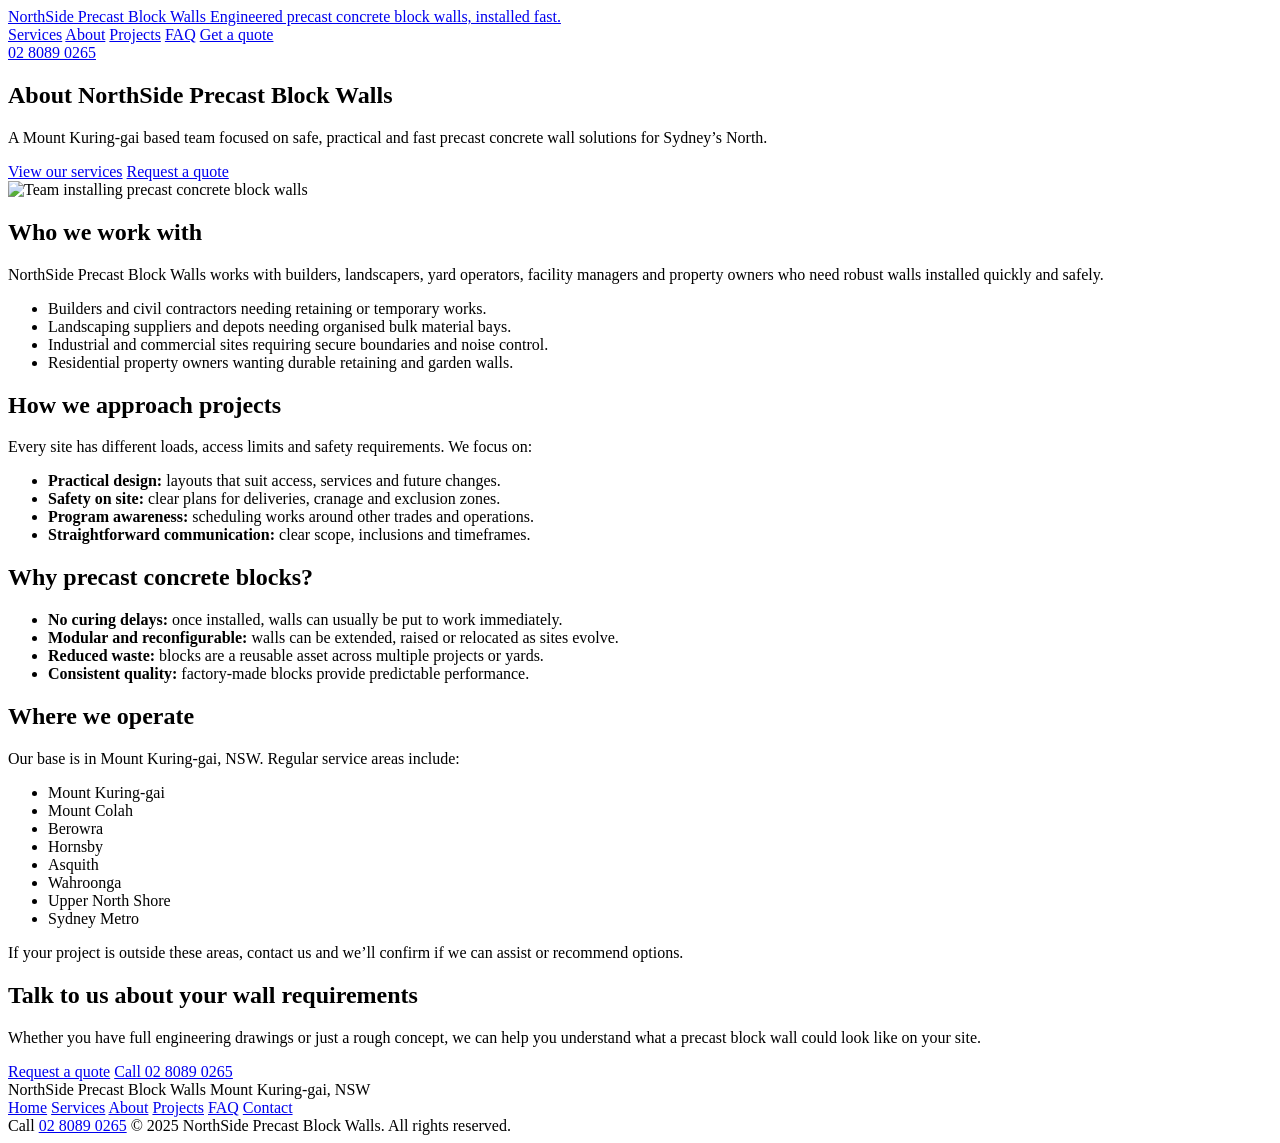
==== about.html @ 53623185 "Create about.html Add about page" ====
<!DOCTYPE html>
<html lang="en-AU">
<head>
  <meta charset="UTF-8">
  <meta name="viewport" content="width=device-width, initial-scale=1">
  <title>About | NorthSide Precast Block Walls</title>
  <meta name="description" content="Mount Kuring-gai based team specialising in engineered precast concrete block walls with fast installation and minimal site disruption.">
  <link rel="stylesheet" href="/tokens/tokens-base.css">
  <link rel="stylesheet" href="/tokens/tokens-theme.css">
  <link rel="stylesheet" href="/public/site.css">
  <script type="application/ld+json">
{
  "@context": "https://schema.org",
  "@type": "WebPage",
  "name": "About NorthSide Precast Block Walls",
  "description": "Information about NorthSide Precast Block Walls, a Mount Kuring-gai based team specialising in engineered precast concrete block walls with fast installation and minimal site disruption.",
  "about": {
    "@type": "LocalBusiness",
    "name": "NorthSide Precast Block Walls",
    "telephone": "+61280890265",
    "address": {
      "@type": "PostalAddress",
      "addressLocality": "Mount Kuring-gai",
      "addressRegion": "NSW",
      "addressCountry": "AU"
    },
    "areaServed": [
      "Mount Kuring-gai",
      "Mount Colah",
      "Berowra",
      "Hornsby",
      "Asquith",
      "Wahroonga",
      "Upper North Shore",
      "Sydney Metro"
    ]
  }
}
  </script>
</head>
<body class="site">
  <header class="site-header">
    <div class="site-header__inner container">
      <a href="/" class="site-header__brand">
        <span class="site-header__title">NorthSide Precast Block Walls</span>
        <span class="site-header__tagline">Engineered precast concrete block walls, installed fast.</span>
      </a>
      <nav class="site-header__nav" aria-label="Main navigation">
        <a href="/services.html" class="site-header__link">Services</a>
        <a href="/about.html" class="site-header__link site-header__link--active">About</a>
        <a href="/projects.html" class="site-header__link">Projects</a>
        <a href="/faq.html" class="site-header__link">FAQ</a>
        <a href="/contact.html" class="site-header__link site-header__link--accent">Get a quote</a>
      </nav>
      <div class="site-header__contact">
        <a href="tel:+61280890265" class="site-header__phone">02 8089 0265</a>
      </div>
    </div>
  </header>

  <main>
    <section class="hero hero--page">
      <div class="hero__inner container">
        <div class="hero__content">
          <h1 class="hero__title">About NorthSide Precast Block Walls</h1>
          <p class="hero__subtitle">A Mount Kuring-gai based team focused on safe, practical and fast precast concrete wall solutions for Sydney’s North.</p>
          <div class="hero__cta-group">
            <a href="/services.html" class="button button--primary">View our services</a>
            <a href="/contact.html" class="button button--ghost">Request a quote</a>
          </div>
        </div>
        <div class="hero__media">
          <img src="/public/img/TODO-hero-about-blocks.jpg" alt="Team installing precast concrete block walls" class="hero__image">
        </div>
      </div>
    </section>

    <section class="section section--light">
      <div class="container grid grid--2">
        <div>
          <h2>Who we work with</h2>
          <p>NorthSide Precast Block Walls works with builders, landscapers, yard operators, facility managers and property owners who need robust walls installed quickly and safely.</p>
          <ul class="list list--check">
            <li>Builders and civil contractors needing retaining or temporary works.</li>
            <li>Landscaping suppliers and depots needing organised bulk material bays.</li>
            <li>Industrial and commercial sites requiring secure boundaries and noise control.</li>
            <li>Residential property owners wanting durable retaining and garden walls.</li>
          </ul>
        </div>
        <div>
          <h2>How we approach projects</h2>
          <p>Every site has different loads, access limits and safety requirements. We focus on:</p>
          <ul class="list list--check">
            <li><strong>Practical design:</strong> layouts that suit access, services and future changes.</li>
            <li><strong>Safety on site:</strong> clear plans for deliveries, cranage and exclusion zones.</li>
            <li><strong>Program awareness:</strong> scheduling works around other trades and operations.</li>
            <li><strong>Straightforward communication:</strong> clear scope, inclusions and timeframes.</li>
          </ul>
        </div>
      </div>
    </section>

    <section class="section">
      <div class="container grid grid--2">
        <div>
          <h2>Why precast concrete blocks?</h2>
          <ul class="list">
            <li><strong>No curing delays:</strong> once installed, walls can usually be put to work immediately.</li>
            <li><strong>Modular and reconfigurable:</strong> walls can be extended, raised or relocated as sites evolve.</li>
            <li><strong>Reduced waste:</strong> blocks are a reusable asset across multiple projects or yards.</li>
            <li><strong>Consistent quality:</strong> factory-made blocks provide predictable performance.</li>
          </ul>
        </div>
        <div>
          <h2>Where we operate</h2>
          <p>Our base is in Mount Kuring-gai, NSW. Regular service areas include:</p>
          <ul class="list list--pill">
            <li class="list__pill">Mount Kuring-gai</li>
            <li class="list__pill">Mount Colah</li>
            <li class="list__pill">Berowra</li>
            <li class="list__pill">Hornsby</li>
            <li class="list__pill">Asquith</li>
            <li class="list__pill">Wahroonga</li>
            <li class="list__pill">Upper North Shore</li>
            <li class="list__pill">Sydney Metro</li>
          </ul>
          <p>If your project is outside these areas, contact us and we’ll confirm if we can assist or recommend options.</p>
        </div>
      </div>
    </section>

    <section class="section section--muted">
      <div class="container section__cta">
        <div>
          <h2>Talk to us about your wall requirements</h2>
          <p>Whether you have full engineering drawings or just a rough concept, we can help you understand what a precast block wall could look like on your site.</p>
        </div>
        <div class="section__cta-actions">
          <a href="/contact.html" class="button button--light">Request a quote</a>
          <a href="tel:+61280890265" class="button button--outline">Call 02 8089 0265</a>
        </div>
      </div>
    </section>
  </main>

  <footer class="site-footer">
    <div class="container site-footer__inner">
      <div class="site-footer__brand">
        <span class="site-footer__title">NorthSide Precast Block Walls</span>
        <span class="site-footer__meta">Mount Kuring-gai, NSW</span>
      </div>
      <div class="site-footer__links">
        <a href="/index.html">Home</a>
        <a href="/services.html">Services</a>
        <a href="/about.html">About</a>
        <a href="/projects.html">Projects</a>
        <a href="/faq.html">FAQ</a>
        <a href="/contact.html">Contact</a>
      </div>
      <div class="site-footer__meta">
        <span>Call <a href="tel:+61280890265">02 8089 0265</a></span>
        <span>© 2025 NorthSide Precast Block Walls. All rights reserved.</span>
      </div>
    </div>
  </footer>
  <script src="/public/site.js" defer></script>
</body>
</html>
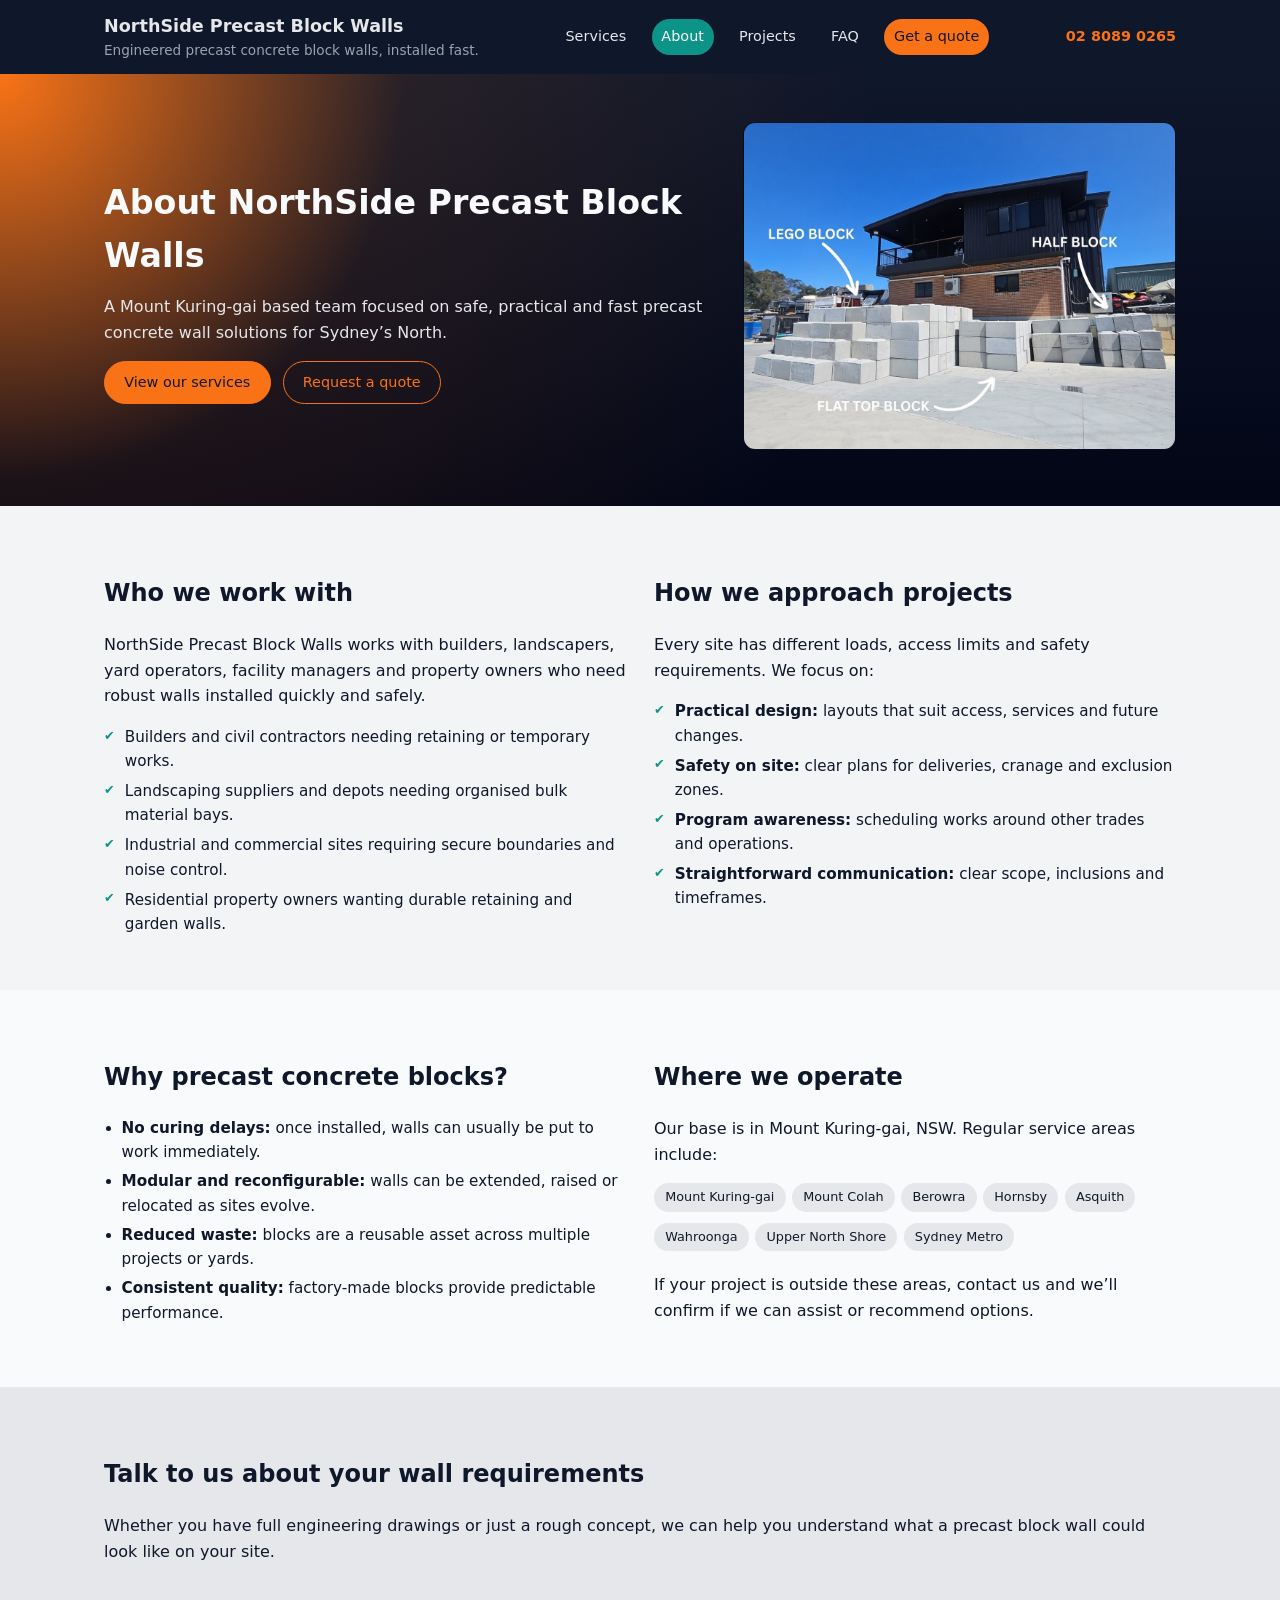
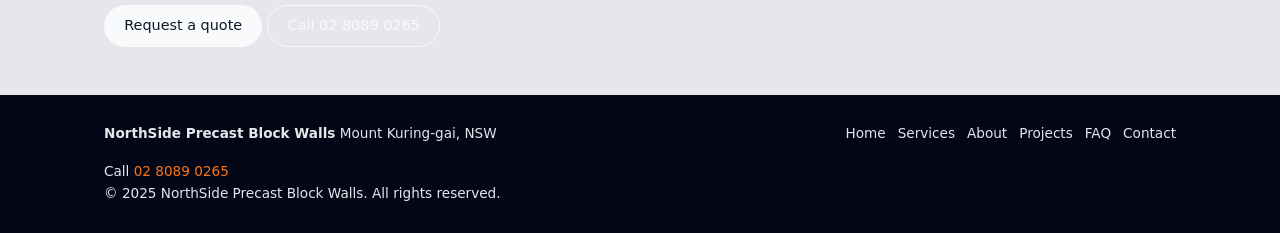
==== commit 85f884b6: "Update about.html update hero pic" ====
--- a/about.html
+++ b/about.html
@@ -70,7 +70,7 @@
           </div>
         </div>
         <div class="hero__media">
-          <img src="/public/img/TODO-hero-about-blocks.jpg" alt="Team installing precast concrete block walls" class="hero__image">
+          <img src="/public/img/TODO-hero-precast-blocks.jpg" alt="Team installing precast concrete block walls" class="hero__image">
         </div>
       </div>
     </section>
--- a/tokens/tokens-base.css
+++ b/tokens/tokens-base.css
@@ -0,0 +1,32 @@
+:root {
+  /* Colour tokens */
+  --colour-primary: #0f172a;
+  --colour-primary-soft: #1f2933;
+  --colour-accent: #f97316;
+  --colour-accent-soft: #fb923c;
+  --colour-secondary: #0d9488;
+  --colour-neutral: #e5e7eb;
+  --colour-bg: #f9fafb;
+  --colour-text: #0f172a;
+
+  /* Typography */
+  --font-family-base: system-ui, -apple-system, BlinkMacSystemFont, "Segoe UI", sans-serif;
+  --font-size-base: 16px;
+  --line-height-base: 1.6;
+
+  /* Radius */
+  --radius-sm: 0.4rem;
+  --radius-md: 0.75rem;
+  --radius-pill: 999px;
+
+  /* Shadows */
+  --shadow-soft: 0 8px 18px rgba(15, 23, 42, 0.06);
+
+  /* Spacing scale */
+  --space-1: 0.25rem;
+  --space-2: 0.5rem;
+  --space-3: 0.75rem;
+  --space-4: 1rem;
+  --space-5: 1.5rem;
+  --space-6: 2rem;
+}
--- a/tokens/tokens-theme.css
+++ b/tokens/tokens-theme.css
@@ -0,0 +1,27 @@
+:root {
+  /* Theme aliases pointing to base tokens */
+  --site-bg: var(--colour-bg);
+  --site-text: var(--colour-text);
+
+  --site-header-bg: var(--colour-primary);
+  --site-header-text: #e5e7eb;
+  --site-header-accent: var(--colour-accent);
+
+  --site-hero-bg-start: var(--colour-primary);
+  --site-hero-bg-end: #020617;
+  --site-hero-accent: var(--colour-accent);
+
+  --site-button-primary-bg: var(--colour-accent);
+  --site-button-primary-text: #111827;
+
+  --site-button-ghost-border: var(--colour-accent);
+  --site-button-ghost-text: var(--colour-accent);
+
+  --site-section-light-bg: #f3f4f6;
+  --site-section-muted-bg: #e5e7eb;
+  --site-section-accent-bg: var(--colour-primary);
+
+  --site-card-bg: #ffffff;
+  --site-card-border: var(--colour-neutral);
+  --site-card-shadow: var(--shadow-soft);
+}
--- a/public/site.css
+++ b/public/site.css
@@ -0,0 +1,543 @@
+/* Base layout */
+*,
+*::before,
+*::after {
+  box-sizing: border-box;
+}
+
+html {
+  scroll-behavior: smooth;
+}
+
+body.site {
+  margin: 0;
+  font-family: system-ui, -apple-system, BlinkMacSystemFont, "Segoe UI", sans-serif;
+  line-height: 1.6;
+  color: #0f172a;
+  background-color: #f9fafb;
+}
+
+/* Container */
+.container {
+  width: 100%;
+  max-width: 1120px;
+  margin: 0 auto;
+  padding: 0 1.5rem;
+}
+
+/* Header */
+.site-header {
+  background-color: #0f172a;
+  color: #e5e7eb;
+  position: sticky;
+  top: 0;
+  z-index: 20;
+}
+
+.site-header__inner {
+  display: flex;
+  align-items: center;
+  justify-content: space-between;
+  gap: 1.5rem;
+  padding: 0.75rem 1.5rem;
+}
+
+.site-header__brand {
+  text-decoration: none;
+  color: inherit;
+  display: flex;
+  flex-direction: column;
+}
+
+.site-header__title {
+  font-weight: 700;
+  font-size: 1.1rem;
+}
+
+.site-header__tagline {
+  font-size: 0.85rem;
+  color: #9ca3af;
+}
+
+.site-header__nav {
+  display: flex;
+  align-items: center;
+  gap: 1rem;
+}
+
+.site-header__link {
+  color: #e5e7eb;
+  text-decoration: none;
+  font-size: 0.9rem;
+  padding: 0.4rem 0.6rem;
+  border-radius: 999px;
+}
+
+.site-header__link:hover {
+  background-color: rgba(148, 163, 184, 0.25);
+}
+
+.site-header__link--active {
+  background-color: #0d9488;
+  color: #f9fafb;
+}
+
+.site-header__link--accent {
+  background-color: #f97316;
+  color: #111827;
+}
+
+.site-header__link--accent:hover {
+  background-color: #fb923c;
+}
+
+.site-header__contact {
+  font-size: 0.9rem;
+}
+
+.site-header__phone {
+  color: #f97316;
+  text-decoration: none;
+  font-weight: 600;
+}
+
+/* Hero */
+.hero {
+  padding: 3rem 0 3.5rem;
+  background: radial-gradient(circle at top left, #f97316 0, rgba(249, 115, 22, 0.1) 30%, transparent 65%),
+              linear-gradient(to bottom, #0f172a, #020617);
+  color: #f9fafb;
+}
+
+.hero--page {
+  padding-top: 3rem;
+  padding-bottom: 3rem;
+}
+
+.hero__inner {
+  display: grid;
+  grid-template-columns: minmax(0, 1.4fr) minmax(0, 1fr);
+  gap: 2rem;
+  align-items: center;
+}
+
+.hero__title {
+  margin: 0 0 0.75rem;
+  font-size: clamp(1.8rem, 2.6vw, 2.4rem);
+}
+
+.hero__subtitle {
+  margin: 0 0 1rem;
+  color: #e5e7eb;
+}
+
+.hero__bullets {
+  list-style: none;
+  padding: 0;
+  margin: 0 0 1.5rem;
+  font-size: 0.95rem;
+}
+
+.hero__bullets li {
+  margin-bottom: 0.35rem;
+}
+
+.hero__cta-group {
+  display: flex;
+  flex-wrap: wrap;
+  gap: 0.75rem;
+}
+
+.hero__note {
+  font-size: 0.85rem;
+  color: #e5e7eb;
+  margin-top: 1rem;
+}
+
+.hero__media {
+  text-align: right;
+}
+
+.hero__image {
+  max-width: 100%;
+  border-radius: 0.75rem;
+  border: 1px solid rgba(15, 23, 42, 0.4);
+  background-color: #020617;
+}
+
+/* Sections */
+.section {
+  padding: 3rem 0;
+  background-color: #f9fafb;
+}
+
+.section--light {
+  background-color: #f3f4f6;
+}
+
+.section--muted {
+  background-color: #e5e7eb;
+}
+
+.section--accent {
+  background-color: #0f172a;
+  color: #f9fafb;
+}
+
+.section__header {
+  text-align: left;
+  margin-bottom: 2rem;
+}
+
+.section__header h2 {
+  margin: 0 0 0.5rem;
+}
+
+.section__header p {
+  margin: 0;
+}
+
+.section__cta {
+  display: flex;
+  flex-wrap: wrap;
+  justify-content: space-between;
+  gap: 1.5rem;
+  align-items: center;
+}
+
+/* Grid */
+.grid {
+  display: grid;
+  gap: 1.75rem;
+}
+
+.grid--2 {
+  grid-template-columns: repeat(auto-fit, minmax(260px, 1fr));
+}
+
+.grid--3 {
+  grid-template-columns: repeat(auto-fit, minmax(260px, 1fr));
+}
+
+/* Cards */
+.card {
+  background-color: #ffffff;
+  border-radius: 0.75rem;
+  border: 1px solid #e5e7eb;
+  padding: 1.5rem;
+  box-shadow: 0 8px 18px rgba(15, 23, 42, 0.06);
+}
+
+.card--service,
+.card--service-detail,
+.card--project {
+  display: flex;
+  flex-direction: column;
+  height: 100%;
+}
+
+.card__title {
+  margin: 0 0 0.5rem;
+  font-size: 1.05rem;
+}
+
+.card__summary {
+  font-size: 0.95rem;
+  margin: 0 0 0.75rem;
+}
+
+.card__subtitle {
+  font-size: 0.9rem;
+  margin: 1rem 0 0.4rem;
+}
+
+.card__list {
+  list-style: disc;
+  padding-left: 1.1rem;
+  margin: 0 0 0.75rem;
+  font-size: 0.9rem;
+}
+
+.card__link {
+  margin-top: auto;
+  font-size: 0.9rem;
+  color: #0d9488;
+  text-decoration: none;
+}
+
+.card__link:hover {
+  text-decoration: underline;
+}
+
+.card__image {
+  width: 100%;
+  height: 180px;
+  object-fit: cover;
+  border-radius: 0.75rem 0.75rem 0 0;
+  margin-bottom: 0.75rem;
+}
+
+.card--project {
+  padding: 0;
+}
+
+.card--project .card__body {
+  padding: 1.25rem 1.5rem 1.5rem;
+}
+
+/* Buttons */
+.button {
+  display: inline-flex;
+  align-items: center;
+  justify-content: center;
+  border-radius: 999px;
+  padding: 0.55rem 1.2rem;
+  font-size: 0.9rem;
+  font-weight: 500;
+  border: 1px solid transparent;
+  text-decoration: none;
+  cursor: pointer;
+  white-space: nowrap;
+}
+
+.button--primary {
+  background-color: #f97316;
+  color: #111827;
+  border-color: #f97316;
+}
+
+.button--primary:hover {
+  background-color: #fb923c;
+}
+
+.button--ghost {
+  background-color: transparent;
+  color: #f97316;
+  border-color: #f97316;
+}
+
+.button--ghost:hover {
+  background-color: rgba(249, 115, 22, 0.1);
+}
+
+.button--light {
+  background-color: #f9fafb;
+  color: #0f172a;
+  border-color: #f9fafb;
+}
+
+.button--light:hover {
+  background-color: #e5e7eb;
+}
+
+.button--outline {
+  background-color: transparent;
+  color: #f9fafb;
+  border-color: #f9fafb;
+}
+
+.button--outline:hover {
+  background-color: rgba(249, 250, 251, 0.1);
+}
+
+/* Lists */
+.list {
+  margin: 0;
+  padding-left: 1.1rem;
+  font-size: 0.95rem;
+}
+
+.list li {
+  margin-bottom: 0.3rem;
+}
+
+.list--check {
+  list-style: none;
+  padding-left: 0;
+}
+
+.list--check li {
+  position: relative;
+  padding-left: 1.3rem;
+  margin-bottom: 0.35rem;
+}
+
+.list--check li::before {
+  content: "✔";
+  position: absolute;
+  left: 0;
+  top: 0.05rem;
+  font-size: 0.8rem;
+  color: #0d9488;
+}
+
+.list--pill {
+  list-style: none;
+  padding: 0;
+  margin: 0.5rem 0 0;
+  display: flex;
+  flex-wrap: wrap;
+  gap: 0.4rem;
+}
+
+.list__pill {
+  display: inline-flex;
+  align-items: center;
+  padding: 0.25rem 0.7rem;
+  font-size: 0.8rem;
+  border-radius: 999px;
+  background-color: #e5e7eb;
+  color: #111827;
+}
+
+/* Numbered list */
+.list--numbered {
+  list-style: decimal;
+}
+
+/* FAQ blocks */
+.faq-preview,
+.faq-list {
+  margin: 0;
+  padding: 0;
+}
+
+.faq-preview__item,
+.faq-list__item {
+  margin-bottom: 1rem;
+  padding-bottom: 1rem;
+  border-bottom: 1px solid #e5e7eb;
+}
+
+.faq-preview__item:last-child,
+.faq-list__item:last-child {
+  border-bottom: none;
+}
+
+.faq-preview dt,
+.faq-list dt {
+  font-weight: 600;
+  margin-bottom: 0.25rem;
+}
+
+.faq-preview dd,
+.faq-list dd {
+  margin: 0;
+  font-size: 0.95rem;
+}
+
+/* Forms */
+.form {
+  display: grid;
+  gap: 0.9rem;
+}
+
+.form__group {
+  display: flex;
+  flex-direction: column;
+  gap: 0.25rem;
+}
+
+.form label {
+  font-size: 0.9rem;
+  font-weight: 500;
+}
+
+.form input,
+.form textarea,
+.form select {
+  border-radius: 0.5rem;
+  border: 1px solid #d1d5db;
+  padding: 0.5rem 0.6rem;
+  font-size: 0.95rem;
+  font-family: inherit;
+}
+
+.form input:focus,
+.form textarea:focus,
+.form select:focus {
+  outline: 2px solid #0d9488;
+  outline-offset: 1px;
+  border-color: #0d9488;
+}
+
+/* Footer */
+.site-footer {
+  background-color: #020617;
+  color: #e5e7eb;
+  padding: 1.75rem 0;
+  font-size: 0.85rem;
+}
+
+.site-footer__inner {
+  display: flex;
+  flex-wrap: wrap;
+  align-items: center;
+  gap: 1rem 2rem;
+  justify-content: space-between;
+}
+
+.site-footer__title {
+  font-weight: 600;
+}
+
+.site-footer__links {
+  display: flex;
+  flex-wrap: wrap;
+  gap: 0.75rem;
+}
+
+.site-footer__links a {
+  color: #e5e7eb;
+  text-decoration: none;
+}
+
+.site-footer__links a:hover {
+  text-decoration: underline;
+}
+
+.site-footer__meta span {
+  display: block;
+}
+
+.site-footer__meta a {
+  color: #f97316;
+  text-decoration: none;
+}
+
+/* Simple link style */
+.link {
+  color: #0d9488;
+  text-decoration: none;
+  font-size: 0.9rem;
+}
+
+.link:hover {
+  text-decoration: underline;
+}
+
+/* Responsive tweaks */
+@media (max-width: 768px) {
+  .site-header__inner {
+    flex-wrap: wrap;
+    align-items: flex-start;
+  }
+
+  .site-header__nav {
+    flex-wrap: wrap;
+    justify-content: flex-start;
+  }
+
+  .hero__inner {
+    grid-template-columns: minmax(0, 1fr);
+  }
+
+  .hero__media {
+    text-align: left;
+  }
+
+  .section__cta {
+    flex-direction: column;
+    align-items: flex-start;
+  }
+}
